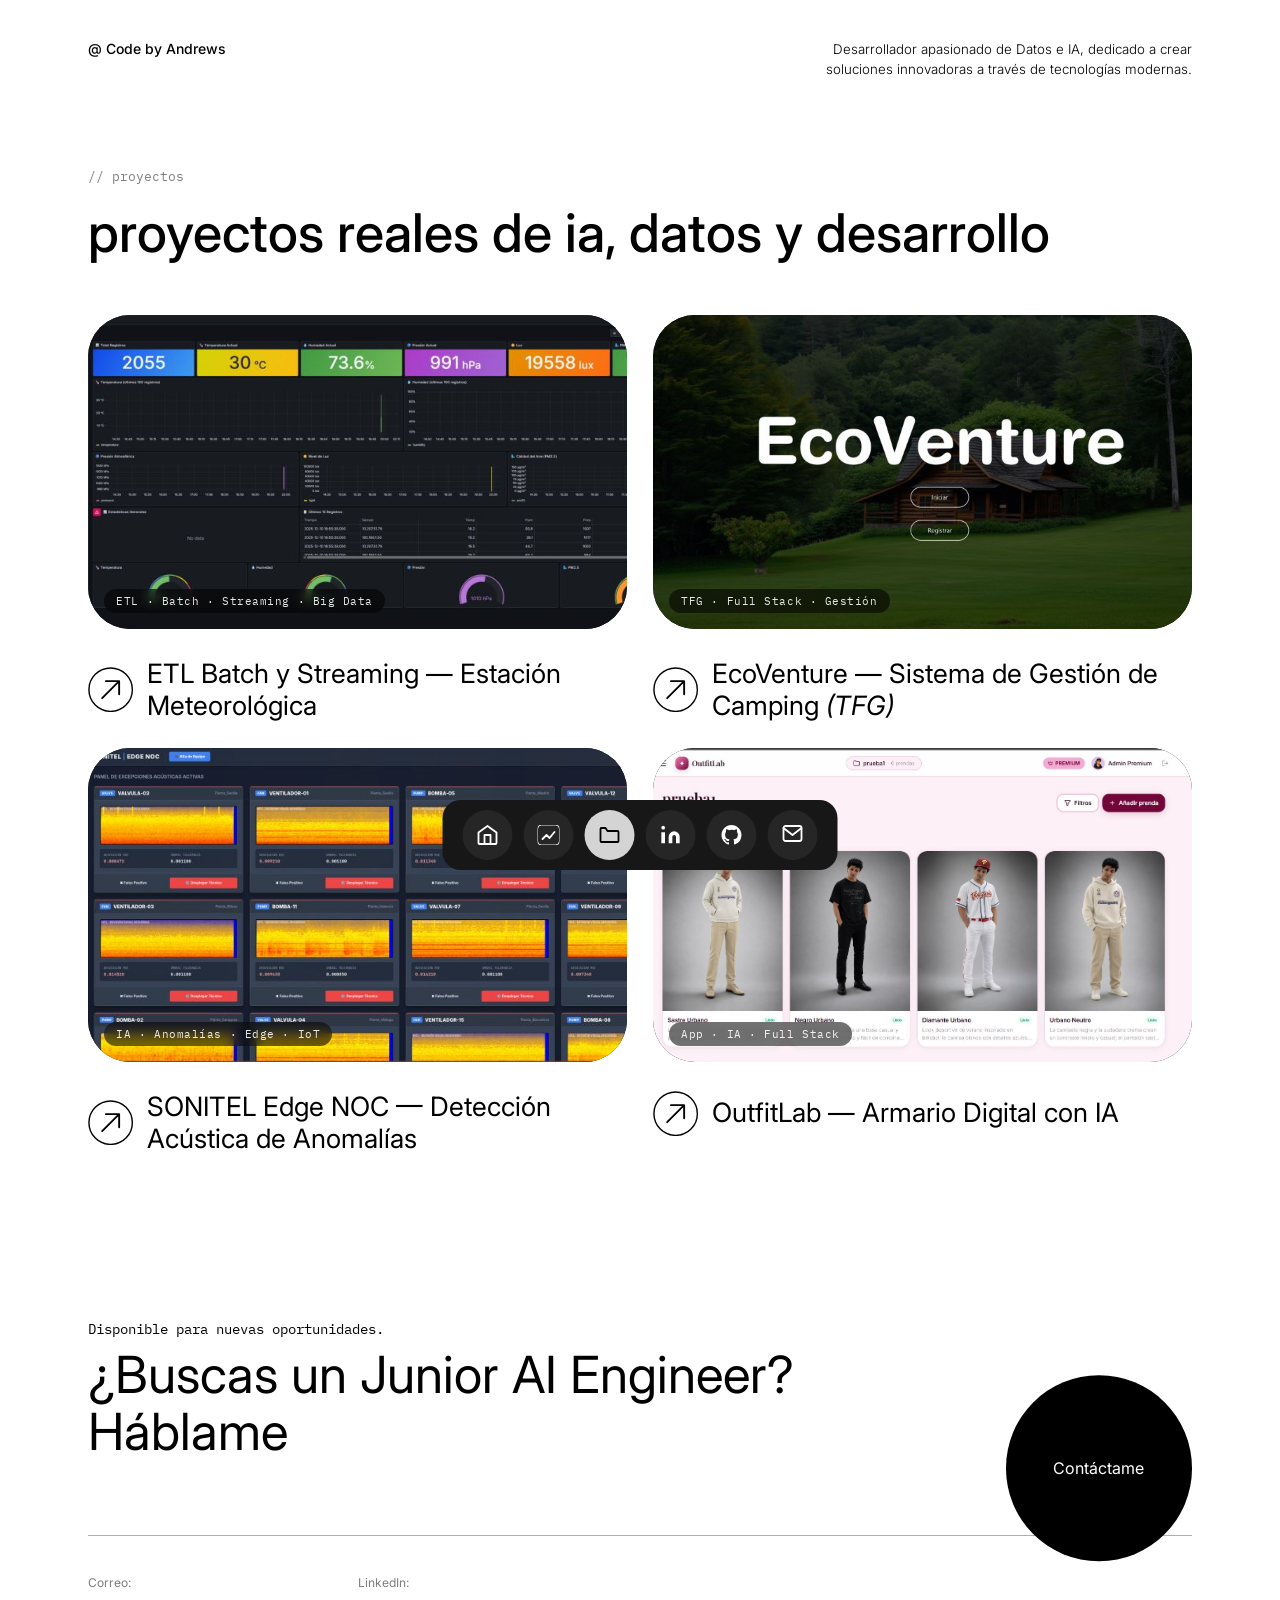
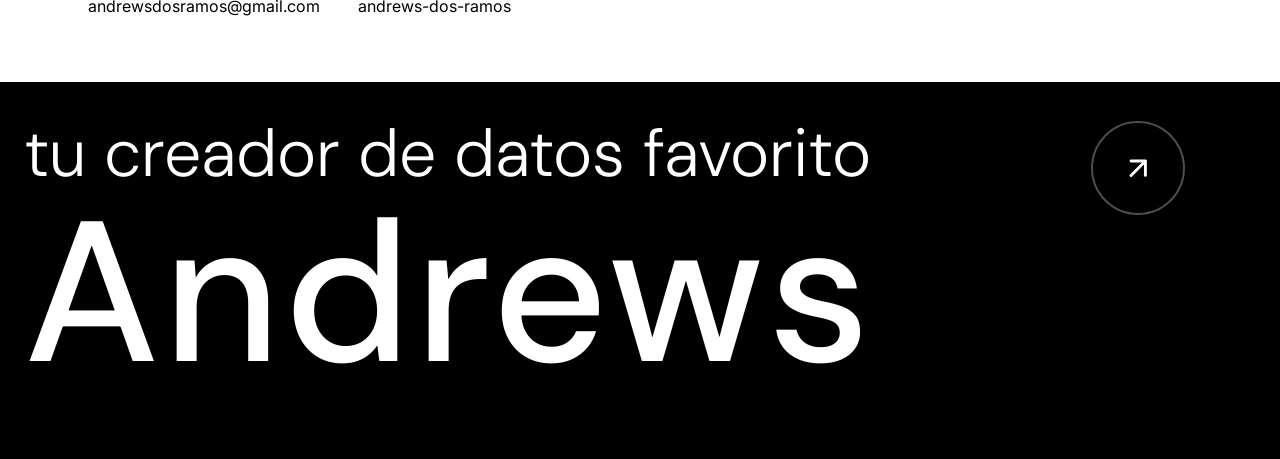
==== projects.html @ 4347d8c7 "Initial portfolio — Andrews Dos Ramos Junior AI Engineer & Data Developer portfolio con 3 páginas (i" ====
<!DOCTYPE html>
<html lang="es">
<head>
  <meta charset="UTF-8" />
  <meta name="viewport" content="width=device-width, initial-scale=1.0" />
  <title>Proyectos — Portfolio</title>
  <link rel="preconnect" href="https://fonts.googleapis.com" />
  <link rel="preconnect" href="https://fonts.gstatic.com" crossorigin />
  <link href="https://fonts.googleapis.com/css2?family=DM+Sans:ital,opsz,wght@0,9..40,300;0,9..40,400;0,9..40,500&family=Inter:wght@300;400;500;600&family=IBM+Plex+Mono&display=swap" rel="stylesheet" />
  <link rel="stylesheet" href="css/style.css" />
</head>
<body>

  <!-- Barra superior -->
  <div class="topbar">
    <span class="topbar__brand">@ Code by Andrews</span>
    <p class="topbar__desc">
      Desarrollador apasionado de Datos e IA, dedicado a crear soluciones
      innovadoras a través de tecnologías modernas.
    </p>
  </div>

  <!-- ══════════════════════════════════════════════
       HERO DE PROYECTOS
  ══════════════════════════════════════════════ -->
  <div class="projects-page-hero">
    <p class="projects-page-hero__eyebrow">// proyectos</p>
    <h1 class="projects-page-hero__title">
      proyectos reales de IA, datos y desarrollo
    </h1>
  </div>

  <!-- ══════════════════════════════════════════════
       GRID DE PROYECTOS
  ══════════════════════════════════════════════ -->
  <div class="projects-page-grid">
    <div class="projects-grid">

      <article class="project-card fade-up">
        <a href="https://github.com/andrews0212/Estacion_Meteorologica" target="_blank" rel="noopener" class="project-card__thumb project-card__thumb--img">
          <img src="assets/project-etl-dashboard.png" alt="Dashboard ETL Estación Meteorológica — Grafana" />
          <span class="project-card__thumb-tag">ETL · Batch · Streaming · Big Data</span>
        </a>
        <div class="project-card__meta">
          <span class="project-card__arrow" aria-hidden="true">
            <svg viewBox="0 0 48 48" fill="none"><circle cx="24" cy="24" r="23" stroke="black" stroke-width="1.5"/>
            <path d="M15 33L33 15M33 15H19M33 15V29" stroke="black" stroke-width="2" stroke-linecap="round" stroke-linejoin="round"/></svg>
          </span>
          <h3 class="project-card__name">ETL Batch y Streaming — Estación Meteorológica</h3>
        </div>
      </article>

      <article class="project-card fade-up">
        <a href="https://github.com/andrews0212/GestionCamping" target="_blank" rel="noopener" class="project-card__thumb project-card__thumb--img">
          <img src="assets/project-camping.png" alt="EcoVenture — Sistema de Gestión de Camping" />
          <span class="project-card__thumb-tag">TFG · Full Stack · Gestión</span>
        </a>
        <div class="project-card__meta">
          <span class="project-card__arrow" aria-hidden="true">
            <svg viewBox="0 0 48 48" fill="none"><circle cx="24" cy="24" r="23" stroke="black" stroke-width="1.5"/>
            <path d="M15 33L33 15M33 15H19M33 15V29" stroke="black" stroke-width="2" stroke-linecap="round" stroke-linejoin="round"/></svg>
          </span>
          <h3 class="project-card__name">EcoVenture — Sistema de Gestión de Camping <em>(TFG)</em></h3>
        </div>
      </article>

      <article class="project-card fade-up">
        <a href="https://github.com/andrews0212/MaquinaSonidos" target="_blank" rel="noopener" class="project-card__thumb project-card__thumb--img">
          <img src="assets/project-maquinasonidos.png" alt="SONITEL Edge NOC — Detección acústica de anomalías" />
          <span class="project-card__thumb-tag">IA · Anomalías · Edge · IoT</span>
        </a>
        <div class="project-card__meta">
          <span class="project-card__arrow" aria-hidden="true">
            <svg viewBox="0 0 48 48" fill="none"><circle cx="24" cy="24" r="23" stroke="black" stroke-width="1.5"/>
            <path d="M15 33L33 15M33 15H19M33 15V29" stroke="black" stroke-width="2" stroke-linecap="round" stroke-linejoin="round"/></svg>
          </span>
          <h3 class="project-card__name">SONITEL Edge NOC — Detección Acústica de Anomalías</h3>
        </div>
      </article>

      <article class="project-card fade-up">
        <a href="https://github.com/andrews0212" target="_blank" rel="noopener" class="project-card__thumb project-card__thumb--img">
          <img src="assets/project-outfitlab.png" alt="OutfitLab — Armario Digital con IA" />
          <span class="project-card__thumb-tag">App · IA · Full Stack</span>
        </a>
        <div class="project-card__meta">
          <span class="project-card__arrow" aria-hidden="true">
            <svg viewBox="0 0 48 48" fill="none"><circle cx="24" cy="24" r="23" stroke="black" stroke-width="1.5"/>
            <path d="M15 33L33 15M33 15H19M33 15V29" stroke="black" stroke-width="2" stroke-linecap="round" stroke-linejoin="round"/></svg>
          </span>
          <h3 class="project-card__name">OutfitLab — Armario Digital con IA</h3>
        </div>
      </article>

    </div>
  </div>

  <!-- ══════════════════════════════════════════════
       CONTACTO
  ══════════════════════════════════════════════ -->
  <section class="contact" id="contacto">
    <p class="contact__label">Disponible para nuevas oportunidades.</p>
    <h2 class="contact__heading">¿Buscas un Junior AI Engineer?</h2>
    <h2 class="contact__heading contact__heading--talk">Háblame</h2>
    <div class="contact__divider"></div>
    <div class="contact__info">
      <div class="contact__info-group">
        <span class="contact__info-label">Correo:</span>
        <a href="mailto:andrewsdosramos@gmail.com" class="contact__info-value">andrewsdosramos@gmail.com</a>
      </div>
      <div class="contact__info-group">
        <span class="contact__info-label">LinkedIn:</span>
        <a href="https://www.linkedin.com/in/andrews-dos-ramos-01932027a/" target="_blank" rel="noopener" class="contact__info-value">andrews-dos-ramos</a>
      </div>
    </div>
    <a href="mailto:andrewsdosramos@gmail.com" class="contact__cta" aria-label="Ponerse en contacto">
      <span>Contáctame</span>
    </a>
  </section>

  <!-- PIE DE PÁGINA -->
  <footer class="footer">
    <p class="footer__sub">tu creador de datos favorito</p>
    <p class="footer__name">Andrews</p>
    <a href="#" class="footer__circle" aria-label="Volver arriba" onclick="window.scrollTo({top:0,behavior:'smooth'});return false;">
      <svg viewBox="0 0 24 24">
        <path d="M7 17L17 7M17 7H7M17 7v10" stroke="white" stroke-width="2" stroke-linecap="round" stroke-linejoin="round"/>
      </svg>
    </a>
  </footer>

  <!-- Dock fijo -->
  <nav class="dock" style="position:fixed;bottom:30px;" aria-label="Navegación principal">
    <a href="index.html" class="dock__item dock__item--dark" title="Inicio" aria-label="Inicio">
      <svg width="24" height="24" viewBox="0 0 24 24" fill="none" stroke="white" stroke-width="1.8" stroke-linecap="round" stroke-linejoin="round">
        <path d="M3 9.5L12 3l9 6.5V20a1 1 0 01-1 1H4a1 1 0 01-1-1V9.5z"/><path d="M9 21V12h6v9"/>
      </svg>
    </a>
    <a href="skills.html" class="dock__item dock__item--dark" title="Habilidades" aria-label="Habilidades">
      <svg width="22" height="20" viewBox="0 0 22 20" fill="none">
        <rect x="0" y="0" width="22" height="20" rx="4" stroke="white" stroke-opacity="0.9"/>
        <polyline points="5,14 9,10 12,13 17,7" stroke="white" stroke-width="1.8" stroke-linecap="round" stroke-linejoin="round"/>
      </svg>
    </a>
    <a href="projects.html" class="dock__item dock__item--active" title="Proyectos" aria-label="Proyectos">
      <svg width="24" height="24" viewBox="0 0 24 24" fill="none" stroke="#000" stroke-width="1.8" stroke-linecap="round" stroke-linejoin="round">
        <path d="M3 6a1 1 0 011-1h4l2 3H20a1 1 0 011 1v9a1 1 0 01-1 1H4a1 1 0 01-1-1V6z"/>
      </svg>
    </a>
    <a href="https://www.linkedin.com/in/andrews-dos-ramos-01932027a/" target="_blank" rel="noopener" class="dock__item dock__item--dark" title="LinkedIn" aria-label="LinkedIn">
      <svg width="22" height="22" viewBox="0 0 24 24" fill="white">
        <path d="M16 8a6 6 0 016 6v7h-4v-7a2 2 0 00-2-2 2 2 0 00-2 2v7h-4v-7a6 6 0 016-6z"/><rect x="2" y="9" width="4" height="12" fill="white"/><circle cx="4" cy="4" r="2" fill="white"/>
      </svg>
    </a>
    <a href="https://github.com/andrews0212" target="_blank" rel="noopener" class="dock__item dock__item--dark" title="GitHub" aria-label="GitHub">
      <svg width="24" height="24" viewBox="0 0 24 24" fill="white">
        <path d="M12 2C6.477 2 2 6.484 2 12.017c0 4.425 2.865 8.18 6.839 9.504.5.092.682-.217.682-.483 0-.237-.008-.868-.013-1.703-2.782.605-3.369-1.343-3.369-1.343-.454-1.158-1.11-1.466-1.11-1.466-.908-.62.069-.608.069-.608 1.003.07 1.531 1.032 1.531 1.032.892 1.53 2.341 1.088 2.91.832.092-.647.35-1.088.636-1.338-2.22-.253-4.555-1.113-4.555-4.951 0-1.093.39-1.988 1.029-2.688-.103-.253-.446-1.272.098-2.65 0 0 .84-.27 2.75 1.026A9.564 9.564 0 0112 6.844c.85.004 1.705.115 2.504.337 1.909-1.296 2.747-1.027 2.747-1.027.546 1.379.202 2.398.1 2.651.64.7 1.028 1.595 1.028 2.688 0 3.848-2.339 4.695-4.566 4.943.359.309.678.92.678 1.855 0 1.338-.012 2.419-.012 2.747 0 .268.18.58.688.482A10.019 10.019 0 0022 12.017C22 6.484 17.522 2 12 2z"/>
      </svg>
    </a>
    <a href="#contacto" class="dock__item dock__item--dark" title="Contacto" aria-label="Contacto">
      <svg width="24" height="24" viewBox="0 0 24 24" fill="none" stroke="white" stroke-width="1.8" stroke-linecap="round" stroke-linejoin="round">
        <path d="M5 3h14a2 2 0 012 2v11a2 2 0 01-2 2H5a2 2 0 01-2-2V5a2 2 0 012-2z"/>
        <path d="M3 5l9 7 9-7"/>
      </svg>
    </a>
  </nav>

  <script src="js/main.js"></script>
</body>
</html>
---- css/style.css ----
/* ── Reset & Base ──────────────────────────────────────────────── */
*, *::before, *::after { box-sizing: border-box; margin: 0; padding: 0; }

:root {
  --white: #ffffff;
  --black: #000000;
  --dark: #171717;
  --dark-2: #262626;
  --gray: #aeaeae;
  --gray-light: #7e7e7e;
  --gray-mid: #616161;
  --text: #000000;
  --radius-card: 42px;
  --pad-x: clamp(40px, 6.9vw, 133px);
  --font-dm: 'DM Sans', sans-serif;
  --font-inter: 'Inter', sans-serif;
  --font-mono: 'IBM Plex Mono', monospace;
}

html { scroll-behavior: smooth; }

body {
  font-family: var(--font-inter);
  background: var(--white);
  color: var(--text);
  overflow-x: hidden;
}

img { display: block; max-width: 100%; }
a { text-decoration: none; color: inherit; }

/* ── Scrollbar ──────────────────────────────────────────────────── */
::-webkit-scrollbar { width: 6px; }
::-webkit-scrollbar-track { background: var(--black); }
::-webkit-scrollbar-thumb { background: #444; border-radius: 3px; }

/* ══════════════════════════════════════════════════════════════════
   HERO
══════════════════════════════════════════════════════════════════ */
.hero {
  position: relative;
  width: 100%;
  min-height: 100svh;
  background: #111111;
  overflow: hidden;
  display: grid;
  grid-template-columns: 55% 45%;
  grid-template-rows: 1fr auto;
}

/* ── Left: text content ── */
.hero__content {
  position: relative;
  z-index: 3;
  display: flex;
  flex-direction: column;
  justify-content: space-between;
  padding-bottom: clamp(100px, 12vw, 220px);
}

.hero__topbar {
  display: flex;
  justify-content: space-between;
  align-items: flex-start;
  padding: 40px var(--pad-x) 0;
  color: var(--white);
  gap: 20px;
}

.hero__brand {
  font-family: var(--font-inter);
  font-weight: 500;
  font-size: clamp(14px, 1.04vw, 20px);
  white-space: nowrap;
}

.hero__tagline {
  font-family: var(--font-inter);
  font-weight: 300;
  font-size: clamp(11px, 0.9vw, 17px);
  text-align: right;
  max-width: 280px;
  line-height: 1.5;
  opacity: 0.75;
}

.hero__center {
  padding: 0 var(--pad-x) 0;
}

.hero__role {
  font-family: var(--font-inter);
  font-weight: 500;
  font-size: clamp(36px, 4.5vw, 88px);
  color: var(--white);
  line-height: 1.05;
  letter-spacing: -0.02em;
}

.hero__cta {
  display: inline-flex;
  align-items: center;
  gap: 10px;
  margin-top: clamp(24px, 3vw, 48px);
  font-family: var(--font-dm);
  font-weight: 400;
  font-size: clamp(16px, 1.35vw, 26px);
  color: rgba(255,255,255,0.75);
  transition: color 0.2s;
}

.hero__cta:hover { color: var(--white); }

.hero__cta svg {
  width: clamp(18px, 1.6vw, 28px);
  height: clamp(18px, 1.6vw, 28px);
  transition: transform 0.3s;
}

.hero__cta:hover svg { transform: rotate(45deg); }

/* ── Right: portrait ── */
.hero__portrait {
  position: relative;
  grid-column: 2;
  grid-row: 1 / 3;
  overflow: hidden;
  align-self: stretch;
}

.hero__portrait img {
  width: 100%;
  height: 100%;
  object-fit: cover;
  object-position: center 15%;
  display: block;
  filter: grayscale(10%) contrast(1.04);
}

/* Gradient that bleeds from left dark bg into the photo */
.hero__portrait-blend {
  position: absolute;
  inset: 0;
  background: linear-gradient(
    to right,
    #111111 0%,
    rgba(17,17,17,0.5) 25%,
    transparent 55%
  ),
  linear-gradient(
    to bottom,
    rgba(0,0,0,0.4) 0%,
    transparent 25%,
    transparent 70%,
    rgba(0,0,0,0.5) 100%
  );
  z-index: 1;
  pointer-events: none;
}

/* ── Marquee ── */
.hero__marquee-wrap {
  position: absolute;
  bottom: clamp(56px, 7vw, 130px);
  left: 0;
  right: 0;
  overflow: hidden;
  white-space: nowrap;
  z-index: 4;
  pointer-events: none;
}

.hero__marquee-track {
  display: inline-flex;
  gap: 0.3em;
  animation: marquee 20s linear infinite;
}

.hero__marquee-track span {
  font-family: var(--font-inter);
  font-weight: 500;
  font-size: clamp(48px, 8.3vw, 160px);
  color: rgba(255,255,255,0.12);
  letter-spacing: -0.02em;
  white-space: nowrap;
  padding-right: 0.2em;
}

@keyframes marquee {
  0%   { transform: translateX(0); }
  100% { transform: translateX(-50%); }
}

/* ── Floating Dock ── */
.dock {
  position: absolute;
  bottom: clamp(20px, 2vw, 36px);
  left: 50%;
  transform: translateX(-50%);
  z-index: 10;
  background: var(--dark);
  border-radius: 18px;
  padding: 10px 20px;
  display: flex;
  align-items: center;
  gap: 11px;
}

.dock__item {
  width: 50px;
  height: 50px;
  border-radius: 31px;
  display: flex;
  align-items: center;
  justify-content: center;
  cursor: pointer;
  transition: transform 0.2s, background 0.2s;
  flex-shrink: 0;
  text-decoration: none;
}

.dock__item:hover { transform: translateY(-4px) scale(1.1); }

.dock__item--active { background: #d4d4d4; }
.dock__item--dark   { background: var(--dark-2); }

.dock__item img {
  width: 24px;
  height: 24px;
  object-fit: contain;
}

/* ── Hero responsive ── */
@media (max-width: 768px) {
  .hero {
    grid-template-columns: 1fr;
    grid-template-rows: auto auto auto;
  }

  .hero__portrait {
    grid-column: 1;
    grid-row: 1;
    height: 55svh;
  }

  .hero__portrait-blend {
    background: linear-gradient(
      to bottom,
      transparent 40%,
      #111111 100%
    );
  }

  .hero__content {
    grid-column: 1;
    grid-row: 2;
    padding-bottom: clamp(80px, 14vw, 130px);
  }

  .hero__tagline { display: none; }
}

/* ══════════════════════════════════════════════════════════════════
   ABOUT
══════════════════════════════════════════════════════════════════ */
.about {
  background: var(--white);
  padding: 100px var(--pad-x);
}

.about__intro {
  display: flex;
  align-items: flex-start;
  justify-content: space-between;
  gap: 60px;
  margin-bottom: 100px;
}

.about__bio {
  font-family: var(--font-dm);
  font-weight: 500;
  font-size: clamp(22px, 2.08vw, 40px);
  line-height: 1.4;
  max-width: clamp(300px, 52.9vw, 1015px);
  color: var(--black);
  font-variation-settings: "opsz" 14;
}

.about__side {
  display: flex;
  flex-direction: column;
  align-items: flex-end;
  gap: 24px;
  max-width: clamp(200px, 25.4vw, 487px);
}

.about__secondary {
  font-family: var(--font-dm);
  font-weight: 300;
  font-size: clamp(14px, 1.15vw, 22px);
  color: var(--gray-mid);
  text-align: right;
  line-height: 1.5;
  font-variation-settings: "opsz" 14;
}

.about__more {
  display: flex;
  align-items: center;
  gap: 12px;
  cursor: pointer;
}

.about__more-label {
  font-family: var(--font-dm);
  font-weight: 400;
  font-size: clamp(18px, 1.56vw, 30px);
  color: var(--black);
}

.about__more-icon {
  width: clamp(32px, 2.5vw, 48px);
  height: clamp(32px, 2.5vw, 48px);
  background: var(--black);
  border-radius: 50%;
  display: flex;
  align-items: center;
  justify-content: center;
  transition: transform 0.3s;
}

.about__more:hover .about__more-icon { transform: rotate(-45deg); }

.about__more-icon svg {
  width: 18px;
  height: 18px;
  fill: none;
  stroke: var(--white);
  stroke-width: 2;
  stroke-linecap: round;
}

/* ══════════════════════════════════════════════════════════════════
   WORKS
══════════════════════════════════════════════════════════════════ */
.works {
  background: var(--white);
  padding: 0 var(--pad-x) 100px;
}

.works__header {
  display: flex;
  align-items: flex-start;
  justify-content: space-between;
  margin-bottom: 66px;
  gap: 40px;
}

.works__title {
  font-family: var(--font-inter);
  font-weight: 500;
  font-size: clamp(40px, 5.2vw, 100px);
  color: var(--black);
  white-space: nowrap;
}

.works__subtitle {
  font-family: var(--font-dm);
  font-weight: 300;
  font-size: clamp(13px, 1.15vw, 22px);
  color: var(--black);
  max-width: clamp(200px, 22.3vw, 428px);
  line-height: 1.5;
  text-transform: uppercase;
  align-self: flex-end;
  font-variation-settings: "opsz" 14;
}

/* ── Project Grid ── */
.projects-grid {
  display: grid;
  grid-template-columns: 1fr 1fr;
  gap: clamp(20px, 2.08vw, 40px);
}

.project-card {
  display: flex;
  flex-direction: column;
  gap: 29px;
  cursor: pointer;
}

.project-card__thumb {
  width: 100%;
  aspect-ratio: 807 / 470;
  border-radius: var(--radius-card);
  overflow: hidden;
  background: #111;
  position: relative;
}

.project-card__thumb img {
  width: 100%;
  height: 100%;
  object-fit: cover;
  transition: transform 0.5s ease;
}

.project-card:hover .project-card__thumb img { transform: scale(1.04); }

.project-card__thumb--dark {
  background: var(--black);
  display: flex;
  align-items: center;
  justify-content: center;
}

.project-card__thumb--dark img {
  width: 30%;
  height: auto;
  object-fit: contain;
}

.project-card__meta {
  display: flex;
  align-items: center;
  gap: 13px;
}

.project-card__arrow {
  width: clamp(40px, 3.54vw, 68px);
  height: clamp(40px, 3.54vw, 68px);
  display: flex;
  align-items: center;
  justify-content: center;
  flex-shrink: 0;
}

.project-card__arrow svg {
  width: 100%;
  height: 100%;
  transition: transform 0.3s;
}

.project-card:hover .project-card__arrow svg { transform: rotate(-45deg) scale(1.1); }

.project-card__name {
  font-family: var(--font-inter);
  font-weight: 400;
  font-size: clamp(18px, 2.08vw, 40px);
  color: var(--black);
  line-height: 1.2;
}

/* ── Explore button ── */
.works__explore {
  margin-top: clamp(30px, 3.5vw, 66px);
  display: flex;
  justify-content: center;
}

.btn-explore {
  display: inline-flex;
  align-items: center;
  gap: 12px;
  border: 1px solid var(--gray);
  border-radius: 37px;
  padding: 13px 34px;
  font-family: var(--font-inter);
  font-weight: 400;
  font-size: clamp(14px, 1.04vw, 20px);
  color: var(--black);
  cursor: pointer;
  transition: background 0.2s, color 0.2s;
}

.btn-explore:hover { background: var(--black); color: var(--white); }
.btn-explore:hover .btn-explore__dot { background: var(--white); }

.btn-explore__dot {
  width: 10px;
  height: 10px;
  border-radius: 26px;
  background: var(--black);
  flex-shrink: 0;
  transition: background 0.2s;
}

/* ══════════════════════════════════════════════════════════════════
   EXPERIENCE
══════════════════════════════════════════════════════════════════ */
.experience {
  background: #f7f7f7;
  padding: 80px var(--pad-x);
}

.experience__header { margin-bottom: 60px; }

.experience__title {
  font-family: var(--font-inter);
  font-weight: 500;
  font-size: clamp(32px, 3.65vw, 70px);
  color: var(--black);
}

.experience__list {
  display: flex;
  flex-direction: column;
  gap: 0;
  border-top: 1px solid #e0e0e0;
}

.experience__item {
  display: grid;
  grid-template-columns: clamp(140px, 16vw, 240px) 1fr;
  gap: 40px;
  padding: 40px 0;
  border-bottom: 1px solid #e0e0e0;
  align-items: start;
}

.experience__meta {
  display: flex;
  flex-direction: column;
  gap: 10px;
  padding-top: 4px;
}

.experience__period {
  font-family: var(--font-mono);
  font-size: clamp(12px, 0.83vw, 14px);
  color: var(--gray-light);
}

.experience__badge {
  display: inline-block;
  padding: 4px 12px;
  border-radius: 100px;
  font-family: var(--font-inter);
  font-size: 12px;
  font-weight: 500;
}

.experience__badge--current {
  background: #d1fae5;
  color: #065f46;
}

.experience__role {
  font-family: var(--font-inter);
  font-weight: 500;
  font-size: clamp(18px, 1.56vw, 28px);
  color: var(--black);
  margin-bottom: 6px;
}

.experience__type {
  font-weight: 300;
  color: var(--gray-mid);
}

.experience__company {
  font-family: var(--font-dm);
  font-weight: 400;
  font-size: clamp(14px, 1.04vw, 18px);
  color: var(--gray-mid);
  margin-bottom: 14px;
  font-variation-settings: "opsz" 14;
}

.experience__desc {
  font-family: var(--font-dm);
  font-weight: 300;
  font-size: clamp(14px, 1.04vw, 18px);
  color: #444;
  line-height: 1.65;
  margin-bottom: 16px;
  font-variation-settings: "opsz" 14;
}

.experience__tags {
  display: flex;
  flex-wrap: wrap;
  gap: 8px;
}

@media (max-width: 700px) {
  .experience__item { grid-template-columns: 1fr; gap: 12px; }
}

/* ── Project code-style cards ── */
.project-card__thumb--code {
  display: flex;
  align-items: center;
  justify-content: center;
  background: #0f0f0f;
  text-decoration: none;
}

.project-card__code-bg {
  display: flex;
  flex-direction: column;
  align-items: center;
  justify-content: center;
  gap: 16px;
  width: 100%;
  height: 100%;
}

.project-card__code-icon {
  font-size: clamp(48px, 5vw, 80px);
  filter: grayscale(0.2);
}

.project-card__code-label {
  font-family: var(--font-mono);
  font-size: clamp(11px, 0.9vw, 15px);
  color: rgba(255,255,255,0.5);
  letter-spacing: 0.05em;
}

/* ── Project image cards ── */
.project-card__thumb--img {
  display: block;
  position: relative;
  text-decoration: none;
}

.project-card__thumb--img img {
  width: 100%;
  height: 100%;
  object-fit: cover;
  object-position: top left;
  transition: transform 0.5s ease;
}

.project-card:hover .project-card__thumb--img img { transform: scale(1.04); }

.project-card__thumb-tag {
  position: absolute;
  bottom: 16px;
  left: 16px;
  font-family: var(--font-mono);
  font-size: 11px;
  color: rgba(255,255,255,0.9);
  background: rgba(0,0,0,0.55);
  backdrop-filter: blur(6px);
  padding: 5px 12px;
  border-radius: 20px;
  letter-spacing: 0.05em;
  pointer-events: none;
}

/* ══════════════════════════════════════════════════════════════════
   CERTIFICATIONS
══════════════════════════════════════════════════════════════════ */
.certs {
  background: var(--white);
  padding: 80px var(--pad-x);
  border-top: 1px solid #e5e5e5;
}

.certs__header { margin-bottom: 48px; }

.certs__title {
  font-family: var(--font-inter);
  font-weight: 500;
  font-size: clamp(24px, 2.6vw, 50px);
  color: var(--black);
}

.certs__grid {
  display: grid;
  grid-template-columns: repeat(4, 1fr);
  gap: 16px;
}

.cert-card {
  display: flex;
  flex-direction: row;
  align-items: center;
  gap: 20px;
  padding: 28px 24px;
  border: 1px solid #e5e5e5;
  border-radius: 16px;
  transition: border-color 0.2s, transform 0.2s, box-shadow 0.2s;
  background: var(--white);
}

.cert-card:hover {
  border-color: #0078d4;
  transform: translateY(-3px);
  box-shadow: 0 8px 30px rgba(0, 120, 212, 0.1);
}

.cert-card__badge {
  flex-shrink: 0;
  width: clamp(64px, 5.2vw, 90px);
  height: clamp(64px, 5.2vw, 90px);
}

.cert-card__badge img {
  width: 100%;
  height: 100%;
  object-fit: contain;
}

.cert-card__info {
  display: flex;
  flex-direction: column;
  gap: 5px;
}

.cert-card__code {
  font-family: var(--font-mono);
  font-size: clamp(16px, 1.35vw, 24px);
  color: var(--black);
  font-weight: 600;
  line-height: 1;
}

.cert-card__name {
  font-family: var(--font-dm);
  font-size: clamp(12px, 0.83vw, 14px);
  color: var(--gray-mid);
  line-height: 1.4;
  font-variation-settings: "opsz" 14;
}

.cert-card__level {
  display: inline-block;
  margin-top: 4px;
  padding: 3px 10px;
  border-radius: 100px;
  font-family: var(--font-inter);
  font-size: 11px;
  font-weight: 500;
  width: fit-content;
}

.cert-card__level--fundamentals {
  background: #dbeafe;
  color: #1d4ed8;
}

.cert-card__level--associate {
  background: #e0f2fe;
  color: #0369a1;
}

@media (max-width: 800px) {
  .certs__grid { grid-template-columns: repeat(2, 1fr); }
}

@media (max-width: 480px) {
  .certs__grid { grid-template-columns: 1fr; }
}

/* ══════════════════════════════════════════════════════════════════
   CONTACT
══════════════════════════════════════════════════════════════════ */
.contact {
  background: var(--white);
  padding: 66px var(--pad-x);
  position: relative;
  overflow: hidden;
  min-height: clamp(400px, 33vw, 634px);
}

.contact__label {
  font-family: var(--font-mono);
  font-size: clamp(14px, 1.04vw, 20px);
  color: var(--black);
  margin-bottom: 8px;
}

.contact__heading {
  font-family: var(--font-inter);
  font-weight: 400;
  font-size: clamp(32px, 4.0vw, 77px);
  color: var(--black);
  line-height: 1.1;
  margin-bottom: 0;
}

.contact__heading--talk {
  margin-bottom: clamp(30px, 5.9vw, 113px);
}

.contact__divider {
  width: 100%;
  height: 1px;
  background: var(--gray);
  margin-bottom: clamp(24px, 3.1vw, 60px);
}

.contact__info {
  display: flex;
  gap: clamp(30px, 2.97vw, 57px);
}

.contact__info-group {
  display: flex;
  flex-direction: column;
  gap: 6px;
}

.contact__info-label {
  font-family: var(--font-inter);
  font-weight: 400;
  font-size: clamp(12px, 0.83vw, 16px);
  color: var(--gray-light);
}

.contact__info-value {
  font-family: var(--font-inter);
  font-weight: 400;
  font-size: clamp(16px, 1.25vw, 24px);
  color: var(--black);
}

/* Circular CTA */
.contact__cta {
  position: absolute;
  right: clamp(60px, 6.9vw, 133px);
  top: 50%;
  transform: translateY(-50%);
  width: clamp(140px, 14.5vw, 278px);
  height: clamp(140px, 14.5vw, 278px);
  border-radius: 50%;
  background: var(--black);
  display: flex;
  align-items: center;
  justify-content: center;
  cursor: pointer;
  transition: transform 0.3s, background 0.3s;
}

.contact__cta:hover { transform: translateY(-50%) scale(1.05); background: #222; }

.contact__cta span {
  font-family: var(--font-inter);
  font-weight: 400;
  font-size: clamp(14px, 1.25vw, 24px);
  color: var(--white);
  text-align: center;
}

/* ══════════════════════════════════════════════════════════════════
   FOOTER
══════════════════════════════════════════════════════════════════ */
.footer {
  background: var(--black);
  position: relative;
  overflow: hidden;
  padding: clamp(30px, 3vw, 57px) clamp(20px, 1.875vw, 36px) 0;
  min-height: clamp(280px, 29.4vw, 565px);
}

.footer__sub {
  font-family: var(--font-dm);
  font-weight: 300;
  font-size: clamp(32px, 5.2vw, 100px);
  color: var(--white);
  white-space: nowrap;
  line-height: 1;
  margin-bottom: 0.1em;
  font-variation-settings: "opsz" 14;
}

.footer__name {
  font-family: var(--font-dm);
  font-weight: 500;
  font-size: clamp(60px, 15.6vw, 300px);
  color: var(--white);
  letter-spacing: 0.02em;
  line-height: 1;
  white-space: nowrap;
  font-variation-settings: "opsz" 14;
}

.footer__circle {
  position: absolute;
  top: clamp(30px, 3vw, 57px);
  right: clamp(60px, 7.4vw, 142px);
  width: clamp(70px, 7.4vw, 142px);
  height: clamp(70px, 7.4vw, 142px);
  border-radius: 50%;
  border: 2px solid rgba(255,255,255,0.3);
  display: flex;
  align-items: center;
  justify-content: center;
  cursor: pointer;
  transition: border-color 0.3s;
}

.footer__circle:hover { border-color: var(--white); }

.footer__circle svg {
  width: 38%;
  height: 38%;
  fill: none;
  stroke: var(--white);
  stroke-width: 2;
  stroke-linecap: round;
  stroke-linejoin: round;
}

/* ══════════════════════════════════════════════════════════════════
   SKILLS PAGE
══════════════════════════════════════════════════════════════════ */
.skills-hero {
  padding: clamp(60px, 6.9vw, 133px) var(--pad-x) clamp(40px, 4.2vw, 80px);
  background: var(--white);
}

.skills-hero__eyebrow {
  font-family: var(--font-mono);
  font-size: clamp(13px, 0.83vw, 16px);
  color: var(--gray-light);
  margin-bottom: 20px;
}

.skills-hero__title {
  font-family: var(--font-inter);
  font-weight: 500;
  font-size: clamp(36px, 6.25vw, 120px);
  line-height: 1.0;
  color: var(--black);
  max-width: 900px;
}

.skills-grid {
  padding: 0 var(--pad-x) 100px;
  display: grid;
  grid-template-columns: 1fr 0.75fr 1fr;
  gap: 0;
  border-top: 1px solid #e5e5e5;
}

.skills-col { border-right: 1px solid #e5e5e5; }
.skills-col:last-child { border-right: none; }

.skill-block {
  padding: 50px 40px;
  border-bottom: 1px solid #e5e5e5;
}

.skill-block__icons {
  display: flex;
  flex-wrap: wrap;
  gap: 8px;
  margin-bottom: 40px;
}

.skill-icon {
  width: 99px;
  height: 99px;
  border-radius: 16px;
  background: #f5f5f5;
  display: flex;
  align-items: center;
  justify-content: center;
  overflow: hidden;
}

.skill-icon img {
  width: 50px;
  height: 50px;
  object-fit: contain;
}

.skill-block__tags {
  display: flex;
  flex-wrap: wrap;
  gap: 8px;
  margin-bottom: 40px;
}

.skill-tag {
  display: inline-flex;
  align-items: center;
  padding: 12px 24px;
  border: 1px solid #e5e5e5;
  border-radius: 100px;
  font-family: var(--font-inter);
  font-weight: 400;
  font-size: clamp(13px, 0.94vw, 18px);
  color: var(--black);
  background: var(--white);
}

.skill-block__category {
  font-family: var(--font-inter);
  font-weight: 500;
  font-size: clamp(16px, 1.25vw, 24px);
  color: var(--black);
  margin-bottom: 10px;
}

.skill-block__desc {
  font-family: var(--font-dm);
  font-weight: 300;
  font-size: clamp(13px, 0.94vw, 18px);
  color: var(--gray-mid);
  line-height: 1.5;
  font-variation-settings: "opsz" 14;
}

/* ══════════════════════════════════════════════════════════════════
   PROJECTS PAGE
══════════════════════════════════════════════════════════════════ */
.projects-page-hero {
  padding: clamp(60px, 6.9vw, 133px) var(--pad-x) clamp(40px, 4.2vw, 80px);
}

.projects-page-hero__eyebrow {
  font-family: var(--font-mono);
  font-size: clamp(13px, 0.83vw, 16px);
  color: var(--gray-light);
  margin-bottom: 20px;
}

.projects-page-hero__title {
  font-family: var(--font-inter);
  font-weight: 500;
  font-size: clamp(32px, 4.17vw, 80px);
  line-height: 1.05;
  color: var(--black);
  max-width: 1078px;
  text-transform: lowercase;
}

.projects-page-grid {
  padding: 0 var(--pad-x) 100px;
}

/* ══════════════════════════════════════════════════════════════════
   TOP BAR (Skills / Projects pages)
══════════════════════════════════════════════════════════════════ */
.topbar {
  display: flex;
  justify-content: space-between;
  align-items: flex-start;
  padding: 40px var(--pad-x) 0;
  color: var(--black);
}

.topbar--dark { color: var(--white); background: var(--black); padding-bottom: 40px; }

.topbar__brand {
  font-family: var(--font-inter);
  font-weight: 500;
  font-size: clamp(14px, 1.04vw, 20px);
}

.topbar__desc {
  font-family: var(--font-inter);
  font-weight: 300;
  font-size: clamp(12px, 1.04vw, 20px);
  text-align: right;
  max-width: clamp(280px, 31.25vw, 600px);
  line-height: 1.5;
}

/* ══════════════════════════════════════════════════════════════════
   UTILITIES
══════════════════════════════════════════════════════════════════ */
.sr-only { position: absolute; width: 1px; height: 1px; overflow: hidden; clip: rect(0,0,0,0); }

/* ── Animations ── */
@keyframes fadeUp {
  from { opacity: 0; transform: translateY(30px); }
  to   { opacity: 1; transform: translateY(0); }
}

.fade-up { opacity: 0; }
.fade-up.visible { animation: fadeUp 0.7s ease forwards; }
.fade-up:nth-child(2) { animation-delay: 0.1s; }
.fade-up:nth-child(3) { animation-delay: 0.2s; }
.fade-up:nth-child(4) { animation-delay: 0.3s; }

/* ── Responsive ── */
@media (max-width: 900px) {
  .hero__topbar { flex-direction: column; gap: 10px; }
  .hero__tagline { text-align: left; }
  .about__intro { flex-direction: column; align-items: center; }
  .about__bio { text-align: center; max-width: 100%; }
  .about__side { align-items: center; max-width: 100%; }
  .about__secondary { text-align: center; }
  .about__more { justify-content: center; }
  .works__header { flex-direction: column; }
  .works__title { white-space: normal; }
  .projects-grid { grid-template-columns: 1fr; }
  .contact__cta { position: static; transform: none; margin-top: 40px; }
  .footer__name { font-size: clamp(48px, 12vw, 300px); }
  .skills-grid { grid-template-columns: 1fr; }
  .skills-col { border-right: none; }
}

@media (max-width: 600px) {
  :root { --pad-x: 20px; }
  .dock { padding: 8px 12px; gap: 7px; }
  .dock__item { width: 40px; height: 40px; }
  .dock__item img { width: 18px; height: 18px; }
  .hero__marquee-track span { font-size: 15vw; }
  .footer__name { font-size: 22vw; }
  .contact__heading { font-size: clamp(28px, 7vw, 60px); }
}
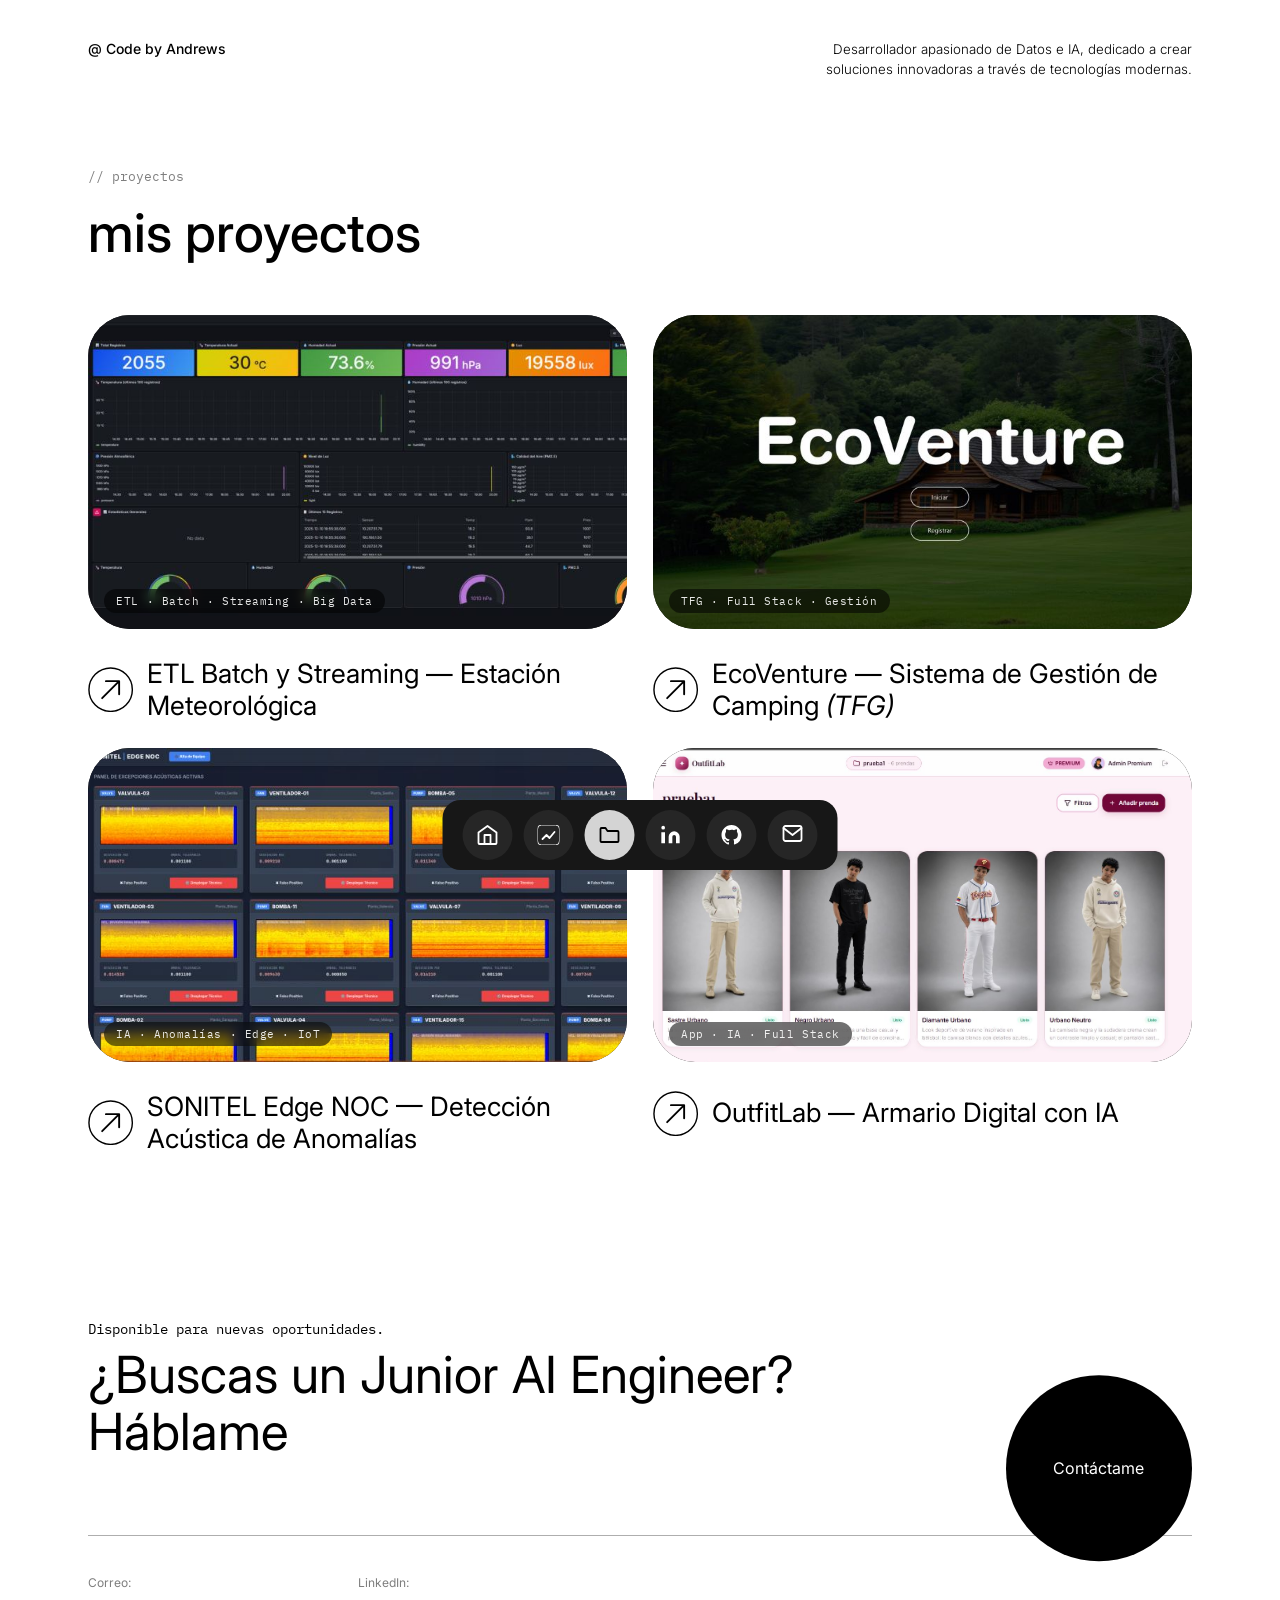
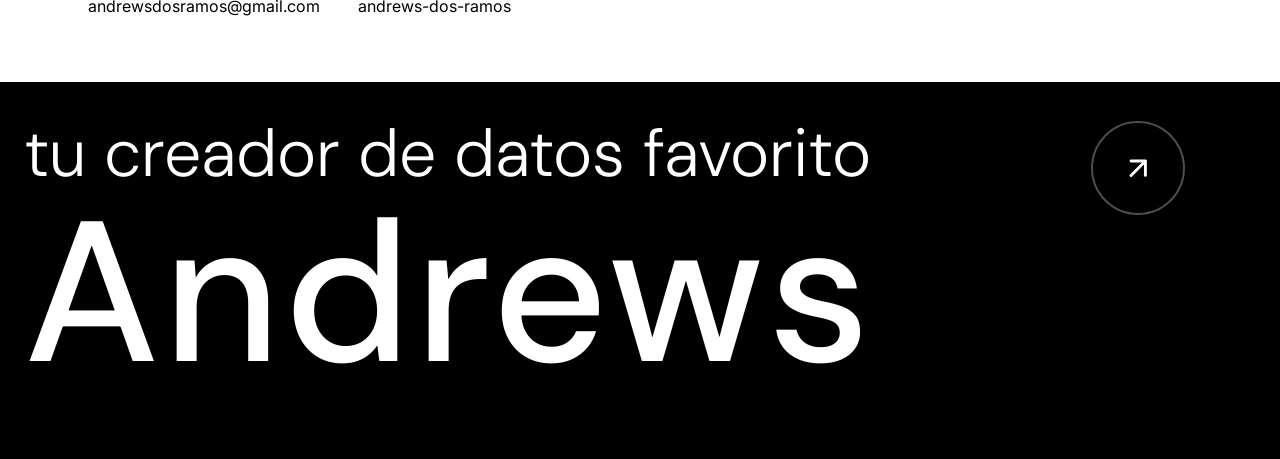
==== commit 8208054f: "Update projects page hero title to 'Mis Proyectos' Co-Authored-By: Claude Sonnet 4.6 <noreply@anthro" ====
--- a/projects.html
+++ b/projects.html
@@ -7,6 +7,7 @@
   <link rel="preconnect" href="https://fonts.googleapis.com" />
   <link rel="preconnect" href="https://fonts.gstatic.com" crossorigin />
   <link href="https://fonts.googleapis.com/css2?family=DM+Sans:ital,opsz,wght@0,9..40,300;0,9..40,400;0,9..40,500&family=Inter:wght@300;400;500;600&family=IBM+Plex+Mono&display=swap" rel="stylesheet" />
+  <link rel="icon" type="image/svg+xml" href="assets/favicon.svg" />
   <link rel="stylesheet" href="css/style.css" />
 </head>
 <body>
@@ -26,7 +27,7 @@
   <div class="projects-page-hero">
     <p class="projects-page-hero__eyebrow">// proyectos</p>
     <h1 class="projects-page-hero__title">
-      proyectos reales de IA, datos y desarrollo
+      Mis Proyectos
     </h1>
   </div>
 
